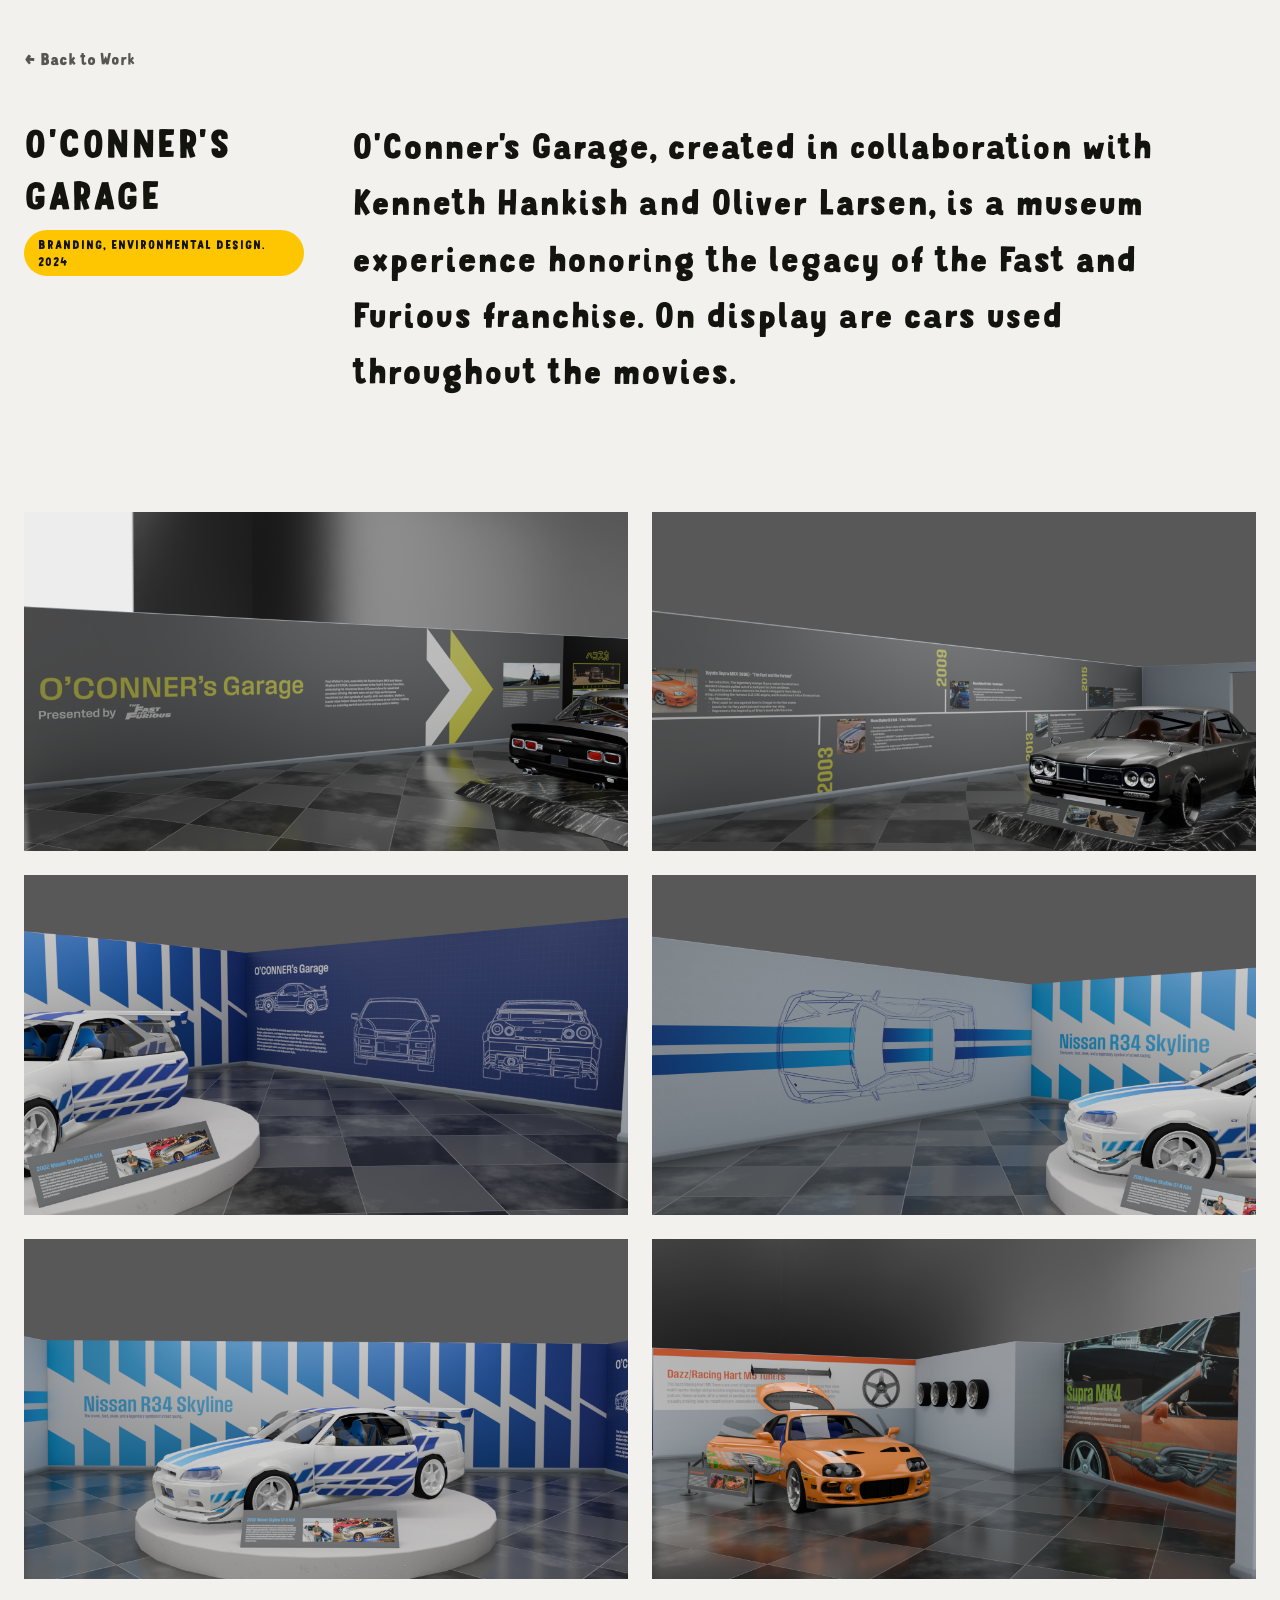
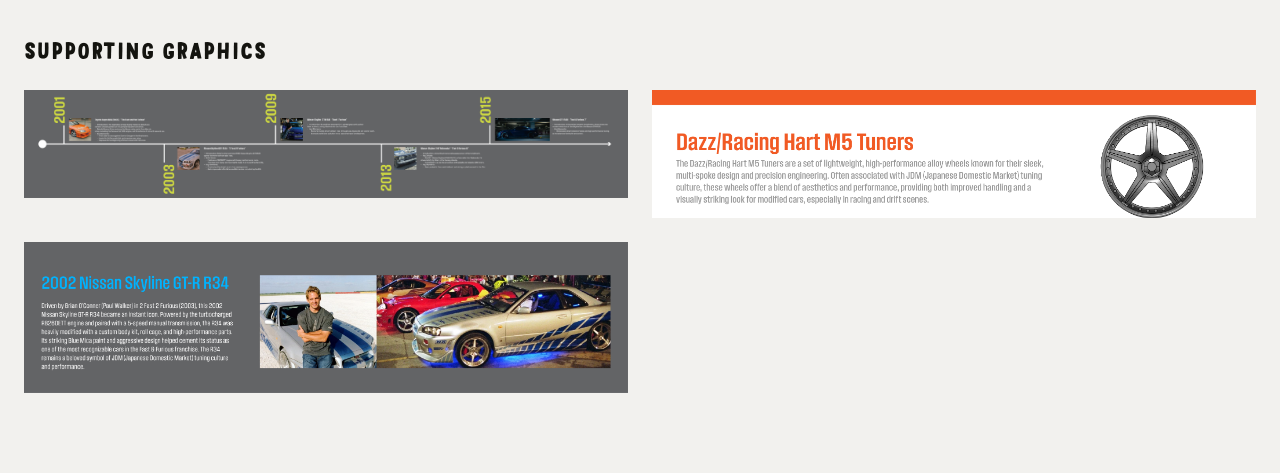
==== work/o'conner's-garage.html @ 52926760 "Fix spelling: O'Connor's Garage -> O'Conner's Garage, rename page URL to match Brian O'Conner is the" ====
<!DOCTYPE html>
<html lang="en">
<head>
<meta charset="UTF-8">
<meta name="viewport" content="width=device-width, initial-scale=1.0">
<title>O'Conner's Garage — Christopher Nuñez</title>
<link rel="stylesheet" href="../css/styles.css">
</head>
<body>

<div class="project-page">
  <a class="back-link" href="../index.html#work">&larr; Back to Work</a>

  <header class="project-header">
    <div>
      <h1 class="project-title">O'Conner's Garage</h1>
      <hr class="project-rule">
      <p class="project-meta">Branding, Environmental Design. 2024</p>
    </div>
    <div class="project-desc">
      <p>O'Conner's Garage, created in collaboration with Kenneth Hankish and Oliver Larsen, is a museum experience honoring the legacy of the Fast and Furious franchise. On display are cars used throughout the movies.</p>
    </div>
  </header>

  <div class="project-images">
    <div class="project-gallery">
      <img class="project-image" src="../assets/images/projects/torettos/exhibit_renders/EntranceWall.png" alt="Museum Entrance" loading="lazy">
      <img class="project-image" src="../assets/images/projects/torettos/exhibit_renders/HakosukaTimeline.png" alt="Museum Timeline" loading="lazy">
      <img class="project-image" src="../assets/images/projects/torettos/exhibit_renders/SkylineWall1.png" alt="Blue Print of Nissian Skyline " loading="lazy">
      <img class="project-image" src="../assets/images/projects/torettos/exhibit_renders/SkylineWall2.png" alt="Wall Graphics of Nissian Skyline " loading="lazy">
      <img class="project-image" src="../assets/images/projects/torettos/exhibit_renders/SkylineWallFront.png" alt="Nissian Skyline on display " loading="lazy">
      <img class="project-image" src="../assets/images/projects/torettos/exhibit_renders/SupraZone.png" alt="Display of Supra " loading="lazy">
    </div>

    <h2 class="project-section-title">Supporting Graphics</h2>
    <div class="project-gallery">
      <img class="project-image" src="../assets/images/projects/torettos/Source_wall/EntranceSource.png" alt="Entrance Wall" loading="lazy">
      <img class="project-image" src="../assets/images/projects/torettos/Source_wall/SupraWheel_Source.png" alt="Supra wall graphic" loading="lazy">
      <img class="project-image" src="../assets/images/projects/torettos/Source_wall/PlacardSource1.png" alt="Placard wall graphic" loading="lazy">
    </div>
  </div>
</div>
<script src="../js/lightbox.js"></script>
</body>
</html>
---- css/styles.css ----
@font-face {
  font-family: 'MrDodo';
  src: url('Fonts/myfonts_order_7426796421290/MrDodo-Medium.otf') format('opentype');
  font-weight: 500;
  font-style: normal;
  font-display: swap;
}

:root {
  --yellow: #FEC601;
  --bg: #f2f1ee;
  --ink: #14140f;
  --white: #fdfdfb;
  --radius-lg: 28px;
  --radius-md: 18px;
  --radius-full: 999px;
  --border: 2px solid var(--ink);
  --max: 1100px;
  --nav-w: 300px;
}

* { box-sizing: border-box; }

html { scroll-behavior: smooth; overflow-x: clip; }

body {
  margin: 0;
  background: var(--bg);
  color: var(--ink);
  font-family: 'MrDodo', system-ui, sans-serif;
  font-weight: 500;
  overflow-x: clip;
}

a { color: inherit; text-decoration: none; }
img { max-width: 100%; display: block; }
ul { list-style: none; margin: 0; padding: 0; }

/* Layout shell */

.page {
  padding: 24px;
}

.page-inner {
  max-width: calc(var(--max) + var(--nav-w) + 24px);
  margin: 0 auto;
}

/* Nav */

.nav-card {
  background: var(--yellow);
  border: var(--border);
  border-radius: var(--radius-lg);
  padding: 20px 20px;
  display: flex;
  flex-direction: column;
  gap: 22px;
  margin-bottom: 32px;
  width: 100%;
}

.nav-top {
  display: flex;
  align-items: center;
  justify-content: space-between;
  gap: 16px;
}

.logo {
  font-weight: 500;
  font-size: 1.3rem;
  border-bottom: 3px solid var(--ink);
  padding-bottom: 4px;
  width: fit-content;
}

.hamburger {
  display: flex;
  flex-direction: column;
  justify-content: center;
  gap: 5px;
  width: 32px;
  height: 32px;
  background: none;
  border: none;
  padding: 0;
  cursor: pointer;
  flex-shrink: 0;
}

.hamburger span {
  display: block;
  width: 100%;
  height: 3px;
  background: var(--ink);
  border-radius: 2px;
  transition: transform 0.25s ease, opacity 0.2s ease;
}

.nav-links {
  display: flex;
  flex-direction: column;
  gap: 16px;
  font-size: 1.05rem;
  flex: 1;
}

.nav-links a {
  opacity: 0.8;
  white-space: nowrap;
}

.nav-links a:hover,
.nav-links a[aria-current="page"] {
  opacity: 1;
  text-decoration: underline;
  text-underline-offset: 4px;
}

@media (max-width: 899px) {
  .nav-links {
    display: none;
    flex-direction: column;
    gap: 32px;
    font-size: 1.8rem;
    margin-top: 56px;
  }

  .nav-card.nav-open {
    position: fixed;
    inset: 0;
    width: auto;
    height: auto;
    margin-bottom: 0;
    border-radius: 0;
    z-index: 2000;
    padding: 32px 24px;
  }

  .nav-card.nav-open .nav-links {
    display: flex;
  }

  .hamburger.active span:nth-child(1) {
    transform: translateY(8px) rotate(45deg);
  }

  .hamburger.active span:nth-child(2) {
    opacity: 0;
  }

  .hamburger.active span:nth-child(3) {
    transform: translateY(-8px) rotate(-45deg);
  }
}

@media (min-width: 900px) {
  .hero-row {
    width: 100vw;
    position: relative;
    left: 50%;
    margin-left: -50vw;
    margin-top: -24px;
    display: flex;
    align-items: stretch;
  }

  .nav-card {
    width: var(--nav-w);
    flex-shrink: 0;
    margin-bottom: 0;
    border-radius: 0 var(--radius-lg) var(--radius-lg) var(--radius-lg);
    padding: 56px 40px;
  }

  .logo {
    font-size: 1.7rem;
    border-bottom-width: 4px;
    padding-bottom: 6px;
  }

  .nav-links {
    justify-content: flex-start;
    gap: 28px;
    font-size: 2.6rem;
  }

  .hamburger {
    display: none;
  }
}

/* Hero */

.hero {
  display: flex;
  flex-wrap: wrap;
  align-items: flex-start;
  gap: 40px;
  padding-top: 8px;
  container-type: inline-size;
}

@media (min-width: 900px) {
  .hero {
    flex: 1 1 auto;
    min-height: 100dvh;
    align-items: center;
    padding: 0 94px 0 190px;
    max-width: 90vw;
  }
}

.hero-text {
  flex: 1 1 520px;
}

.hero h1 {
  font-size: clamp(4.4rem, 18cqw, 13rem);
  font-weight: 500;
  line-height: 0.95;
  margin: 0 0 78px;
}

.tag {
  margin: 0 0 110px;
  font-size: clamp(3.1rem, 3.8vw, 3.6rem);
  font-weight: 500;
}

.tag span {
  background: var(--yellow);
  padding: 6px 16px;
  border-radius: 6px;
}

.social {
  display: flex;
  gap: clamp(28px, 5vw, 64px);
}

.social a {
  width: clamp(56px, 8vw, 105px);
  height: clamp(56px, 8vw, 105px);
  border-radius: 50%;
  background: var(--yellow);
  border: var(--border);
  display: flex;
  align-items: center;
  justify-content: center;
  flex-shrink: 0;
}

.social img {
  width: clamp(28px, 3.8vw, 50px);
  height: clamp(28px, 3.8vw, 50px);
}

.hero-divider {
  width: 100vw;
  position: relative;
  left: 50%;
  margin-left: -50vw;
  margin-top: 0;
  height: 100dvh;
}

.hero-divider img {
  position: absolute;
  inset: 6vw;
  width: calc(100% - 12vw);
  height: calc(100% - 12vw);
  object-fit: cover;
  border-radius: var(--radius-lg);
  border: var(--border);
}

/* About / intro band */

.about-band {
  width: 100vw;
  position: relative;
  left: 50%;
  margin-left: -50vw;
  margin-top: 56px;
  background: var(--yellow);
  border-top: var(--border);
  border-bottom: var(--border);
  padding: 96px 24px;
  text-align: center;
  min-height: 100dvh;
  display: flex;
  flex-direction: column;
  align-items: center;
  justify-content: center;
}

.about-band p {
  max-width: 1000px;
  margin: 0 auto 48px;
  font-size: clamp(2.2rem, 5.5vw, 4rem);
  font-weight: 500;
  line-height: 1.3;
}

.contact-title {
  font-size: clamp(2.5rem, 6vw, 5rem);
  font-weight: 500;
  margin: 0 0 24px;
}

.contact-sub {
  max-width: 560px;
  margin: 0 0 40px;
  font-size: clamp(1.1rem, 2vw, 1.4rem);
  line-height: 1.5;
}

.about-band .social {
  margin-top: 40px;
}

.contact-hero {
  margin-top: 0;
}

.contact-email {
  display: inline-block;
  margin-top: 24px;
  font-size: clamp(1.6rem, 4vw, 2.75rem);
  font-weight: 500;
  border-bottom: 3px solid var(--ink);
}

.contact-email:hover {
  opacity: 0.7;
}

.resume-btn {
  display: inline-flex;
  align-items: center;
  gap: 20px;
  background: transparent;
  border: 4px solid var(--ink);
  border-radius: var(--radius-md);
  padding: 28px 60px;
  font-weight: 500;
  font-size: 3.9rem;
}

.resume-btn img {
  width: 74px;
  height: 54px;
}

.resume-btn:hover { background: rgba(20, 20, 15, 0.08); }

/* Section headings */

.section-head {
  padding: 56px 0 0;
}

.section-head h2 {
  font-size: clamp(1.6rem, 4vw, 2.2rem);
  font-weight: 500;
  margin: 0 0 8px;
}

.section-head p {
  font-size: 1.05rem;
  opacity: 0.75;
  max-width: 540px;
  margin: 0;
}

.section-head .view-all {
  display: inline-block;
  margin-top: 14px;
  font-weight: 500;
  border-bottom: 2px solid var(--ink);
}

/* Work grid */

.work {
  margin-top: 56px;
  padding: 0 0 56px;
}

.work-grid {
  width: 92vw;
  position: relative;
  left: 50%;
  margin-left: -46vw;
  display: grid;
  grid-template-columns: repeat(2, 1fr);
  align-items: start;
  gap: 24px;
}

.work-item {
  background: var(--yellow);
  border-radius: var(--radius-lg);
  padding: 10px;
  display: block;
  aspect-ratio: 4 / 3;
}

.work-item img {
  width: 100%;
  height: 100%;
  display: block;
  object-fit: cover;
  border-radius: var(--radius-md);
}

.work-item:hover { filter: brightness(0.97); }

/* Project page */

.project-page {
  max-width: 1400px;
  margin: 0 auto;
  padding: 48px 24px 0;
}

.back-link {
  display: inline-block;
  margin-bottom: 48px;
  font-weight: 500;
  opacity: 0.7;
}

.back-link:hover { opacity: 1; }

.project-header {
  display: grid;
  grid-template-columns: 280px 1fr;
  gap: 48px;
  padding-bottom: 56px;
  margin-bottom: 56px;
}

.project-title {
  font-size: clamp(1.8rem, 3vw, 2.4rem);
  font-weight: 500;
  text-transform: uppercase;
  letter-spacing: 0.5px;
  margin: 0 0 8px;
}

.project-sub {
  font-size: 0.85rem;
  text-transform: uppercase;
  letter-spacing: 1px;
  opacity: 0.6;
  margin: 0 0 20px;
}

.project-rule {
  display: none;
}

.project-meta {
  display: inline-block;
  background: var(--yellow);
  padding: 6px 14px;
  border-radius: var(--radius-full);
  font-size: 0.75rem;
  text-transform: uppercase;
  letter-spacing: 1px;
  margin: 0;
}

.project-desc p,
.project-images > p {
  font-size: 2.2rem;
  line-height: 1.6;
  margin: 0 0 24px;
}

.project-desc p:last-child { margin-bottom: 0; }

.project-images > p {
  margin: 0;
}

.project-images {
  display: flex;
  flex-direction: column;
  gap: 24px;
  padding-bottom: 80px;
}

.image-placeholder {
  width: 100%;
  aspect-ratio: 16 / 9;
  background: var(--bg);
  border: 2px dashed rgba(20, 20, 15, 0.25);
  border-radius: var(--radius-lg);
  display: flex;
  align-items: center;
  justify-content: center;
  font-size: 0.9rem;
  text-transform: uppercase;
  letter-spacing: 1px;
  opacity: 0.4;
}

.project-image {
  width: 100%;
  height: auto;
  display: block;
  cursor: zoom-in;
  transition: opacity 0.2s ease;
}

.project-image:hover {
  opacity: 0.9;
}

.lightbox-overlay {
  position: fixed;
  inset: 0;
  background: rgba(20, 20, 15, 0.92);
  display: none;
  align-items: center;
  justify-content: center;
  padding: 48px;
  z-index: 1000;
  cursor: zoom-out;
}

.lightbox-overlay.active {
  display: flex;
}

.lightbox-overlay img {
  max-width: 100%;
  max-height: 100%;
  border-radius: var(--radius-md);
  cursor: default;
}

.lightbox-close {
  display: none;
  position: fixed;
  top: 24px;
  right: 24px;
  width: 48px;
  height: 48px;
  align-items: center;
  justify-content: center;
  background: var(--yellow);
  border: var(--border);
  border-radius: 50%;
  font-size: 1.6rem;
  line-height: 1;
  cursor: pointer;
  z-index: 1001;
}

.lightbox-close.active {
  display: flex;
}

.image-placeholder-row {
  display: grid;
  grid-template-columns: 1fr 1fr;
  gap: 24px;
}

.image-placeholder-row .image-placeholder {
  aspect-ratio: 1 / 1;
}

.project-gallery {
  display: grid;
  grid-template-columns: repeat(2, 1fr);
  gap: 24px;
}

.project-gallery-3col {
  display: grid;
  grid-template-columns: repeat(3, 1fr);
  gap: 24px;
}

.project-columns {
  display: flex;
  gap: 24px;
}

.project-column {
  flex: 1;
  display: flex;
  flex-direction: column;
  gap: 24px;
}

.project-section-title {
  font-size: 1.4rem;
  font-weight: 500;
  text-transform: uppercase;
  letter-spacing: 1px;
  margin: 32px 0 0;
}

@media (max-width: 720px) {
  .project-header {
    grid-template-columns: 1fr;
    gap: 24px;
  }

  .image-placeholder-row,
  .project-gallery,
  .project-gallery-3col {
    grid-template-columns: 1fr;
  }

  .project-columns {
    flex-direction: column;
  }

  .work-grid {
    grid-template-columns: 1fr;
  }

  .hero h1 {
    font-size: clamp(2rem, 11vw, 3.2rem);
    margin: 0 0 24px;
  }

  .resume-btn {
    gap: 10px;
    padding: 14px 28px;
    border-width: 3px;
    font-size: 1.3rem;
  }

  .resume-btn img {
    width: 20px;
    height: 20px;
  }

  .project-desc p,
  .project-images > p {
    font-size: 1.2rem;
    margin: 0 0 16px;
  }

  .project-images > p {
    margin: 0;
  }

  .tag {
    font-size: 1.5rem;
    margin: 0 0 40px;
  }
}

@media (min-width: 720px) {
  .work-grid { grid-template-columns: repeat(2, 1fr); }
}
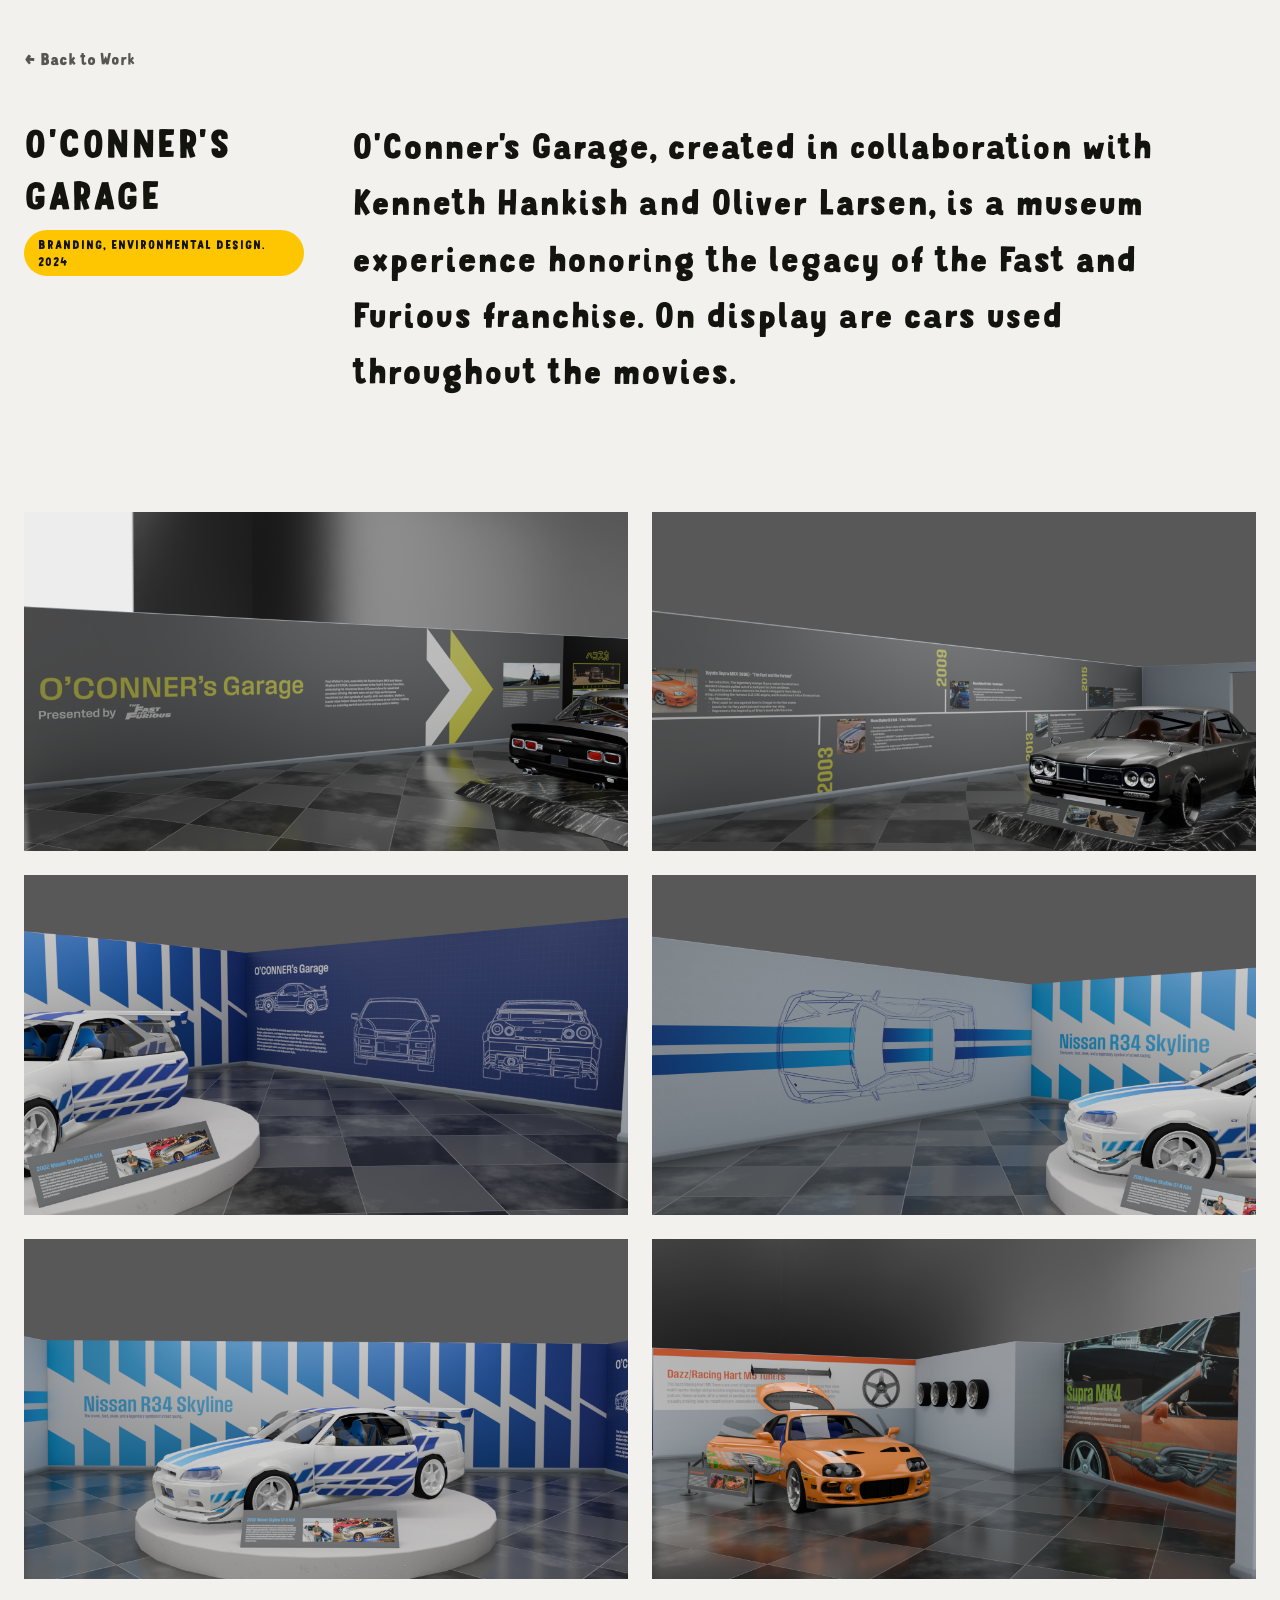
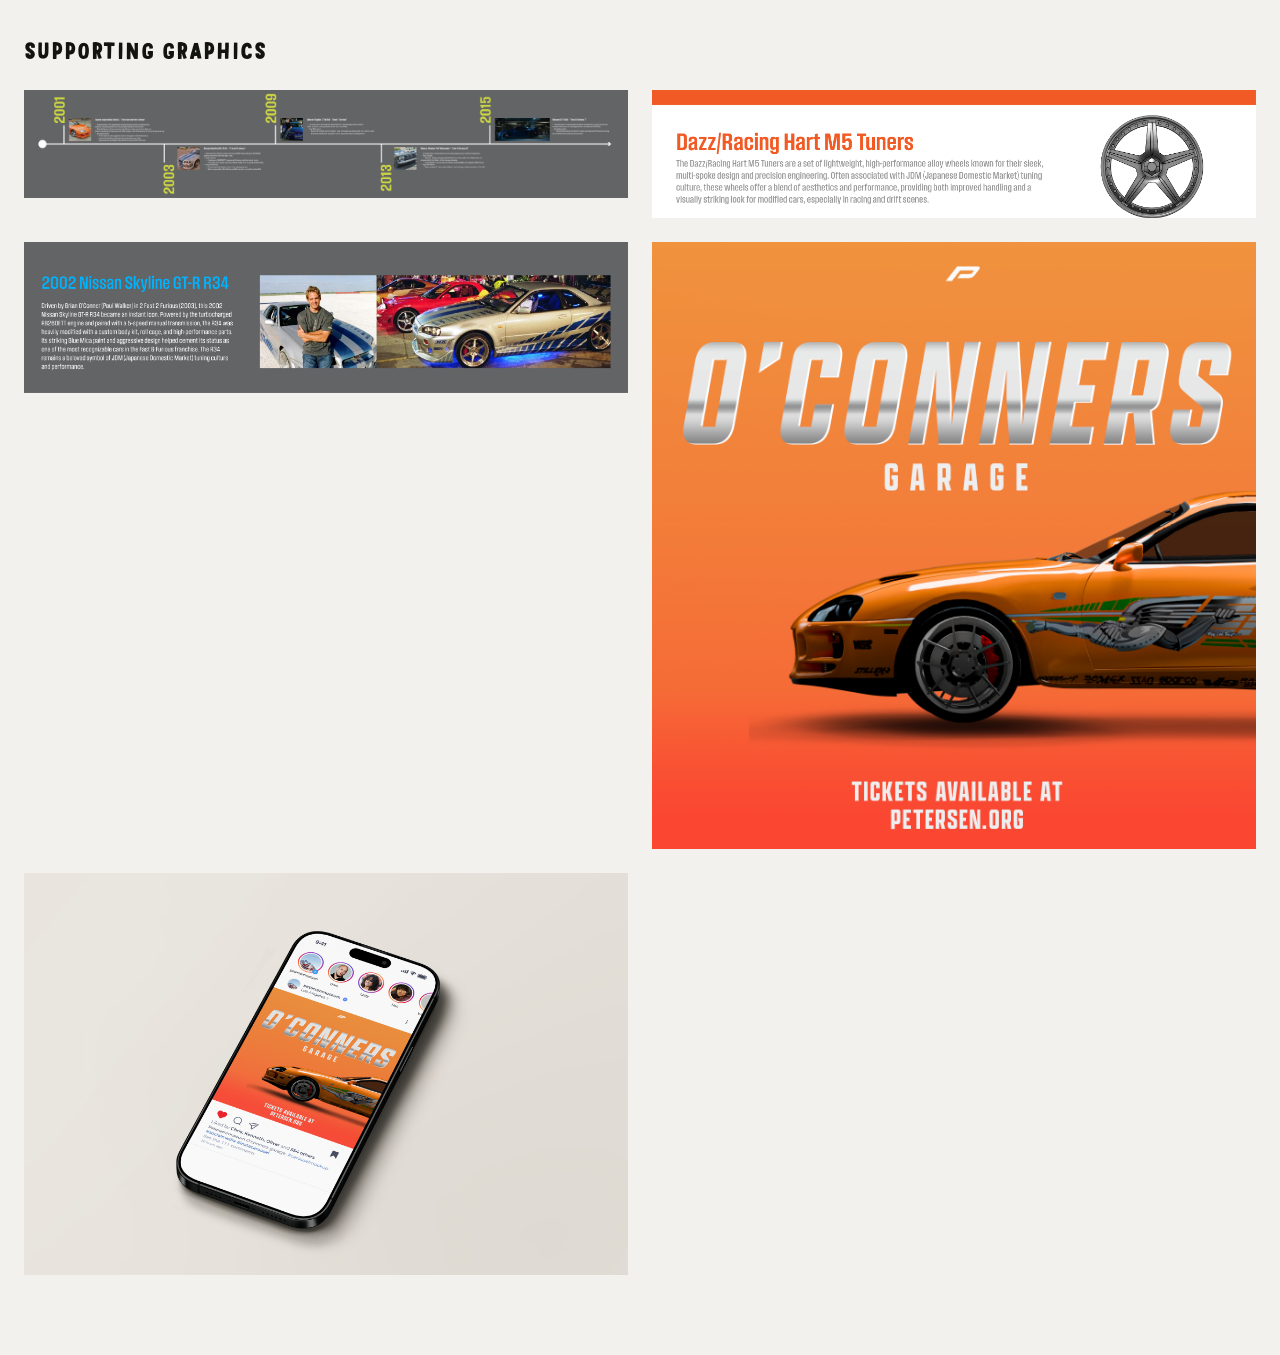
==== commit b083be93: "Add two new social media images to O'Conner's Garage project Also fixed a filename mismatch on the s" ====
--- a/work/o'conner's-garage.html
+++ b/work/o'conner's-garage.html
@@ -37,6 +37,8 @@
       <img class="project-image" src="../assets/images/projects/torettos/Source_wall/EntranceSource.png" alt="Entrance Wall" loading="lazy">
       <img class="project-image" src="../assets/images/projects/torettos/Source_wall/SupraWheel_Source.png" alt="Supra wall graphic" loading="lazy">
       <img class="project-image" src="../assets/images/projects/torettos/Source_wall/PlacardSource1.png" alt="Placard wall graphic" loading="lazy">
+      <img class="project-image" src="../assets/images/projects/torettos/Social_Media/O-Connors-5.png" alt="O'Conner's Garage social media graphic" loading="lazy">
+      <img class="project-image" src="../assets/images/projects/torettos/Social_Media/Social_Media_MOck up.png" alt="O'Conner's Garage social media mockup" loading="lazy">
     </div>
   </div>
 </div>
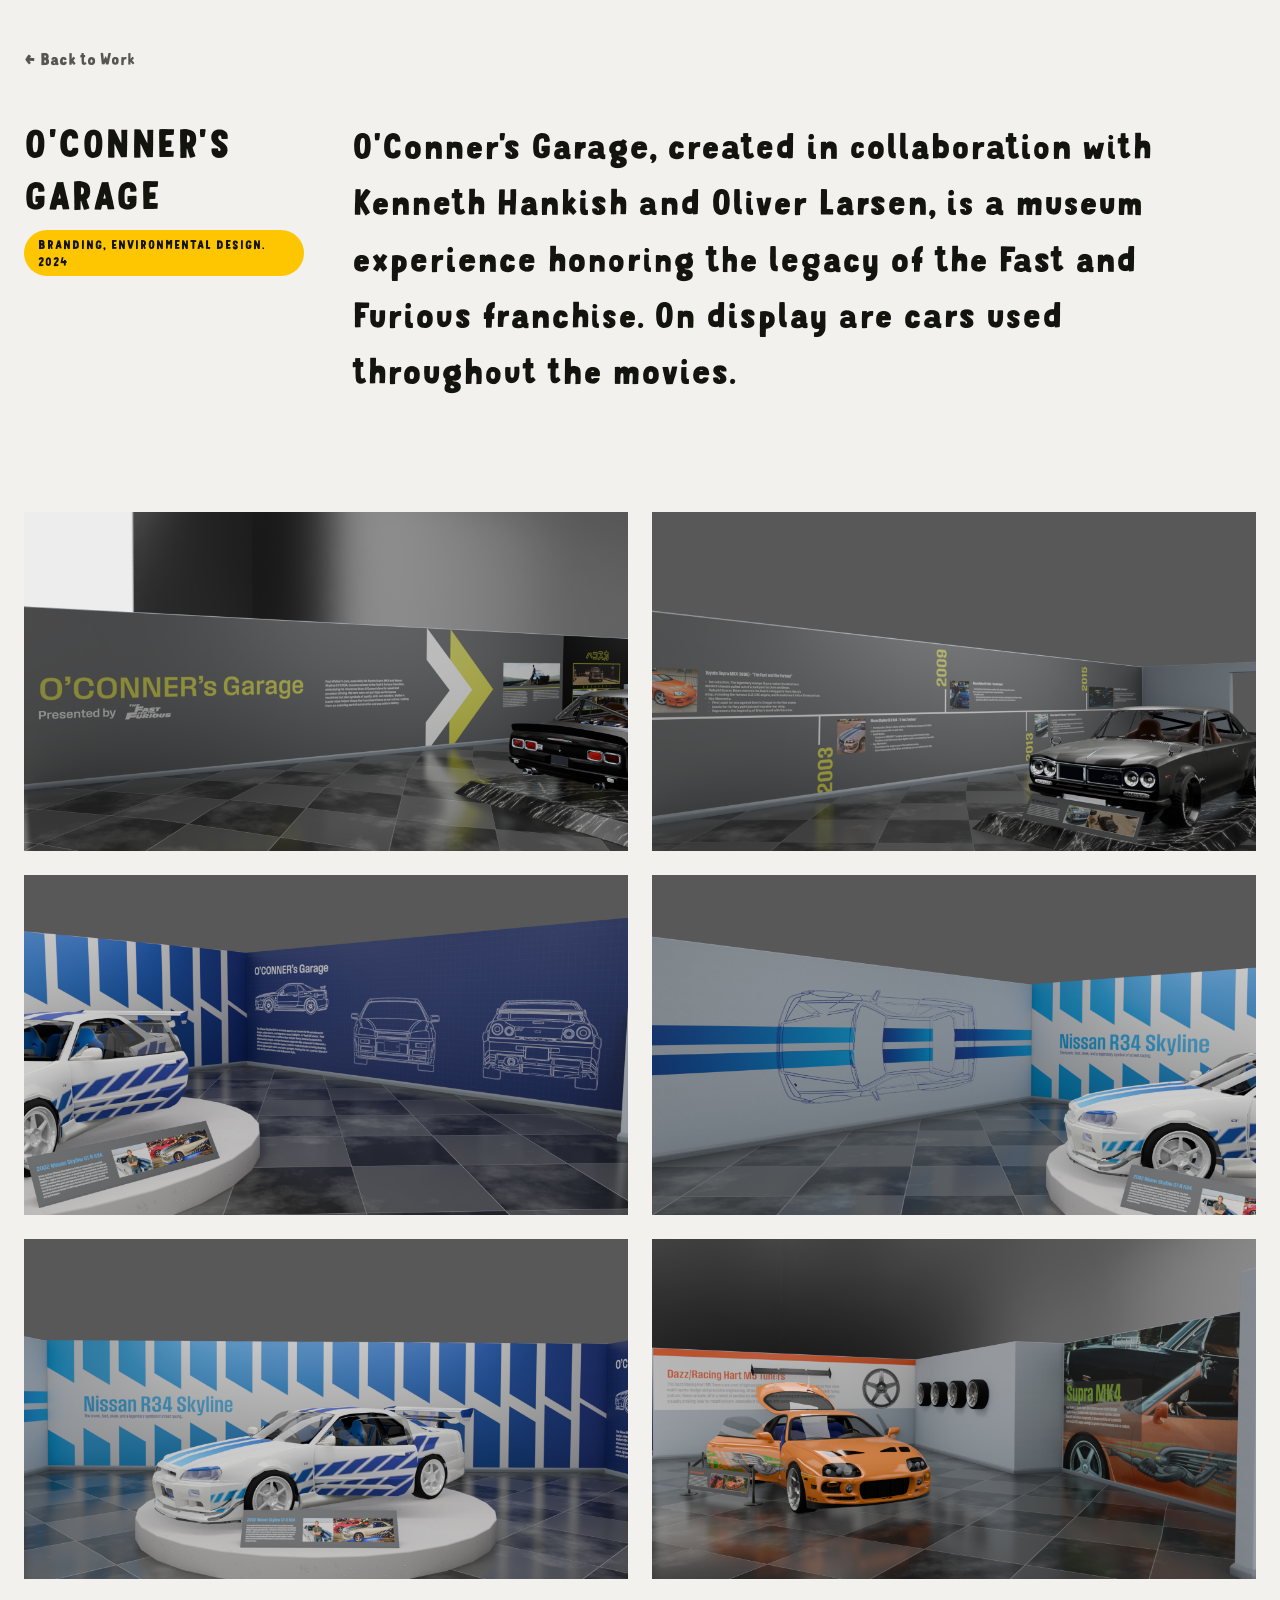
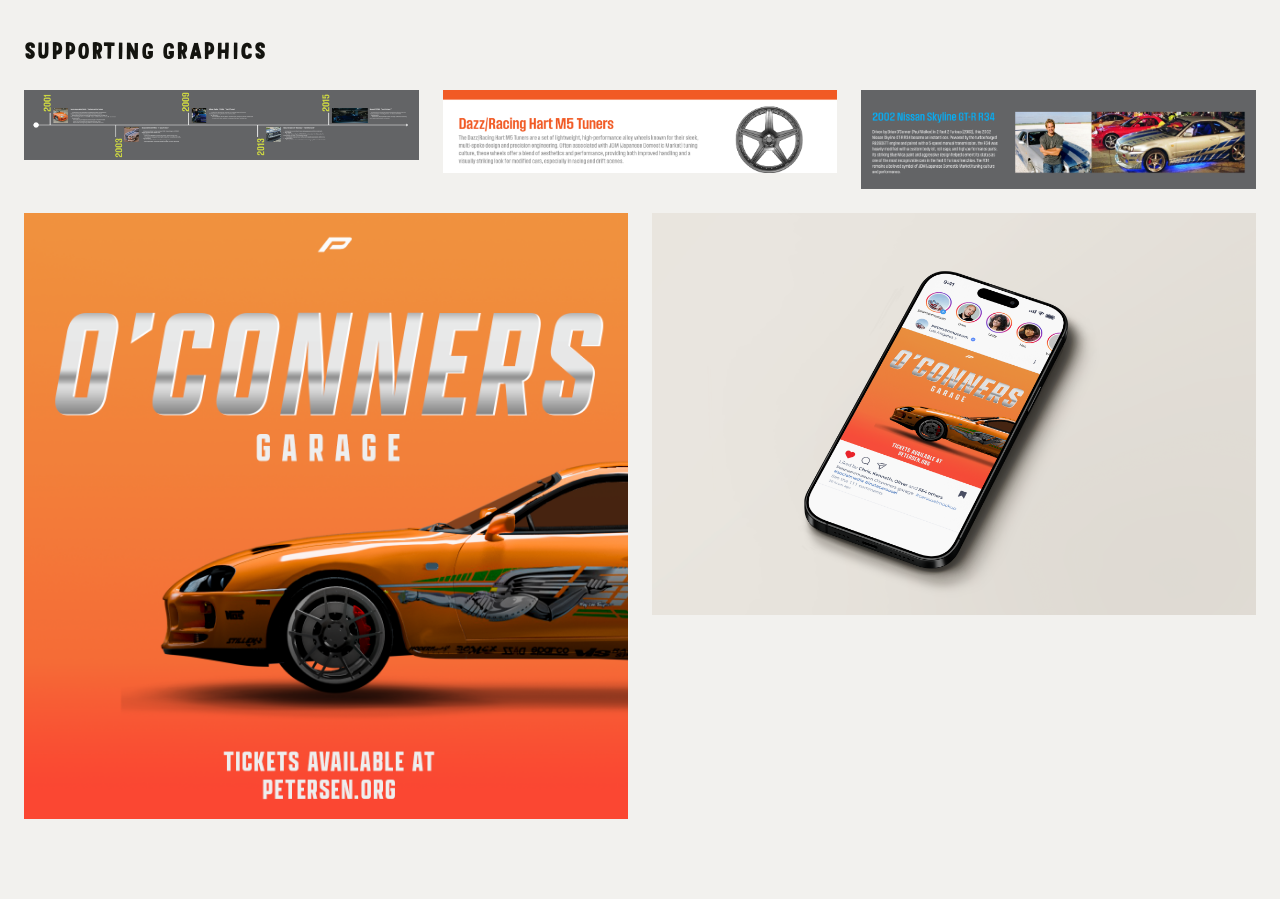
==== commit 59378801: "Split O'Conner's Garage supporting graphics into two rows The 3 original Source Wall images now sit " ====
--- a/work/o'conner's-garage.html
+++ b/work/o'conner's-garage.html
@@ -33,10 +33,12 @@
     </div>
 
     <h2 class="project-section-title">Supporting Graphics</h2>
-    <div class="project-gallery">
+    <div class="project-gallery-3col">
       <img class="project-image" src="../assets/images/projects/torettos/Source_wall/EntranceSource.png" alt="Entrance Wall" loading="lazy">
       <img class="project-image" src="../assets/images/projects/torettos/Source_wall/SupraWheel_Source.png" alt="Supra wall graphic" loading="lazy">
       <img class="project-image" src="../assets/images/projects/torettos/Source_wall/PlacardSource1.png" alt="Placard wall graphic" loading="lazy">
+    </div>
+    <div class="project-gallery">
       <img class="project-image" src="../assets/images/projects/torettos/Social_Media/O-Connors-5.png" alt="O'Conner's Garage social media graphic" loading="lazy">
       <img class="project-image" src="../assets/images/projects/torettos/Social_Media/Social_Media_MOck up.png" alt="O'Conner's Garage social media mockup" loading="lazy">
     </div>
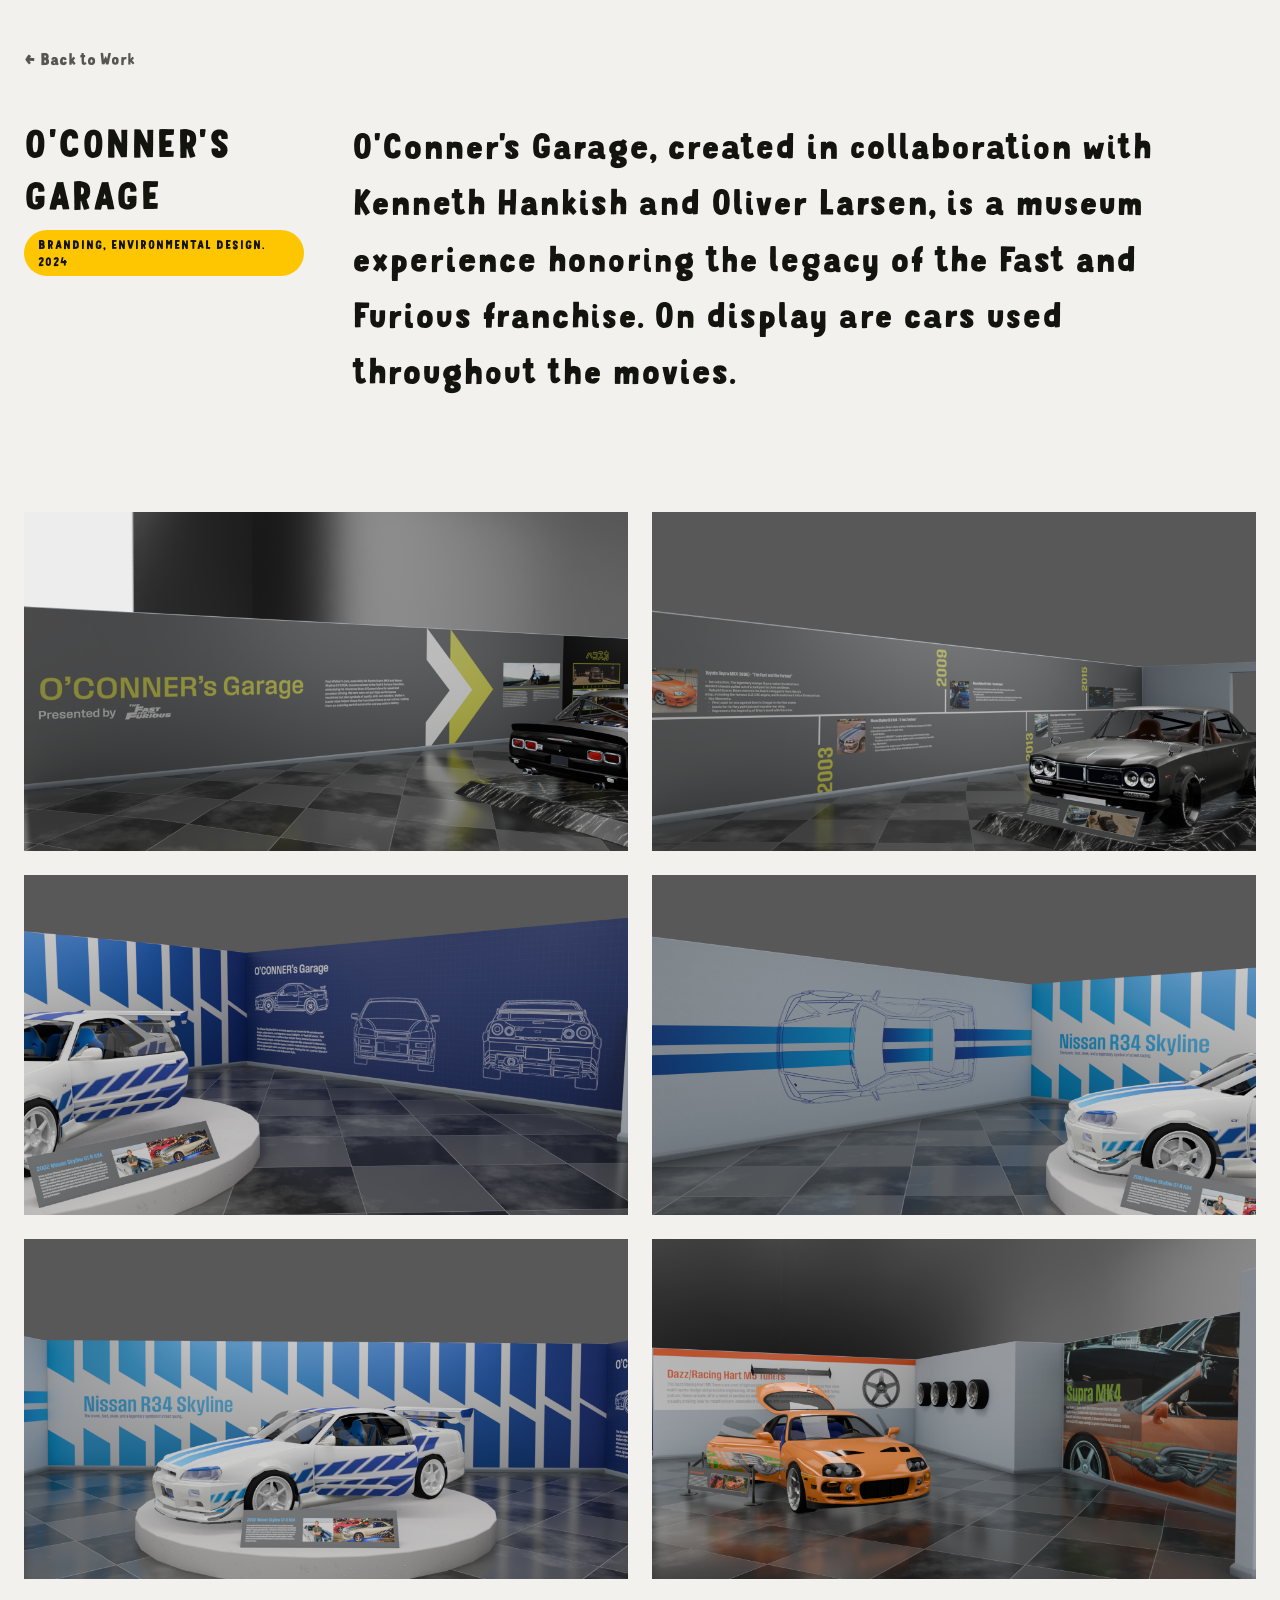
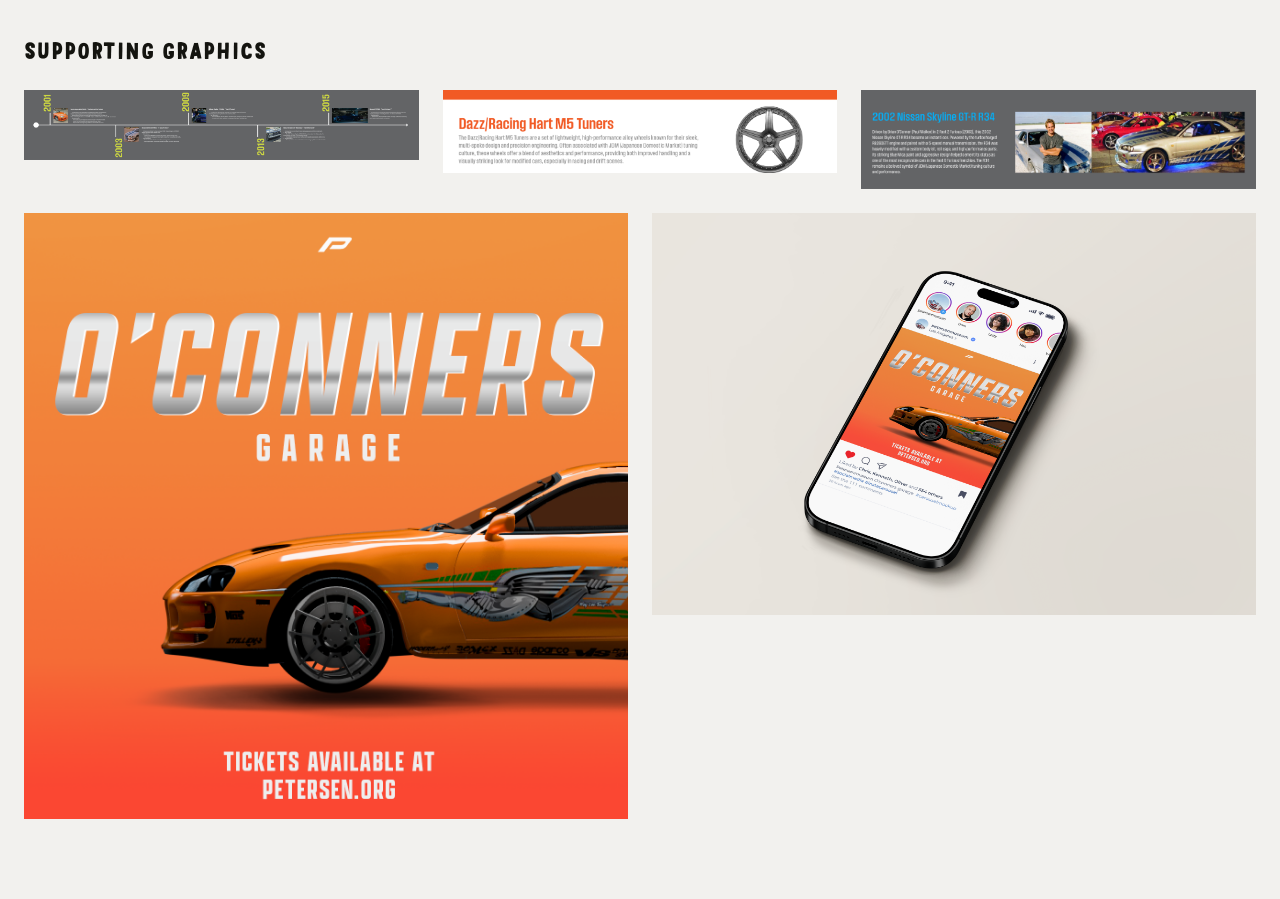
==== commit 18d12947: "Update social media mockup filename and image Renamed the mockup file to remove a space from the fil" ====
--- a/work/o'conner's-garage.html
+++ b/work/o'conner's-garage.html
@@ -40,7 +40,7 @@
     </div>
     <div class="project-gallery">
       <img class="project-image" src="../assets/images/projects/torettos/Social_Media/O-Connors-5.png" alt="O'Conner's Garage social media graphic" loading="lazy">
-      <img class="project-image" src="../assets/images/projects/torettos/Social_Media/Social_Media_MOck up.png" alt="O'Conner's Garage social media mockup" loading="lazy">
+      <img class="project-image" src="../assets/images/projects/torettos/Social_Media/Social_Media_MOck-up.png" alt="O'Conner's Garage social media mockup" loading="lazy">
     </div>
   </div>
 </div>
